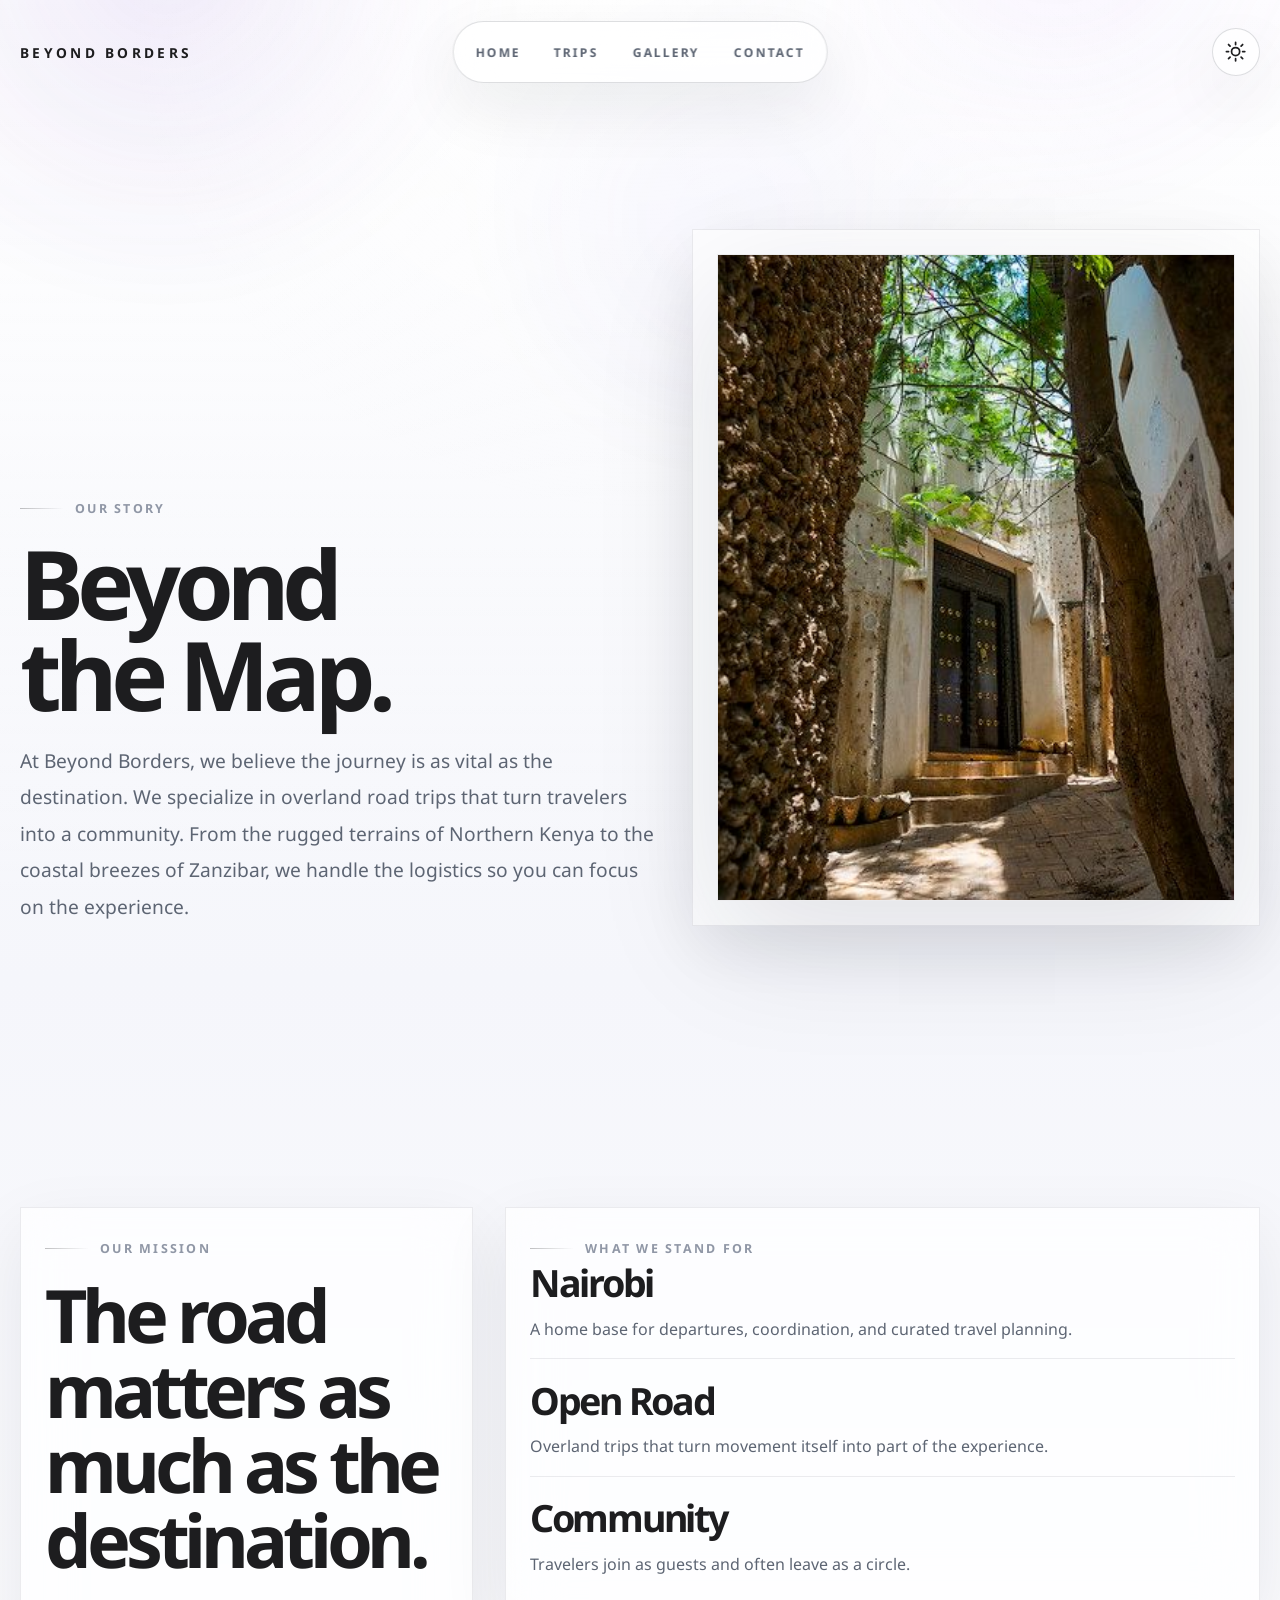
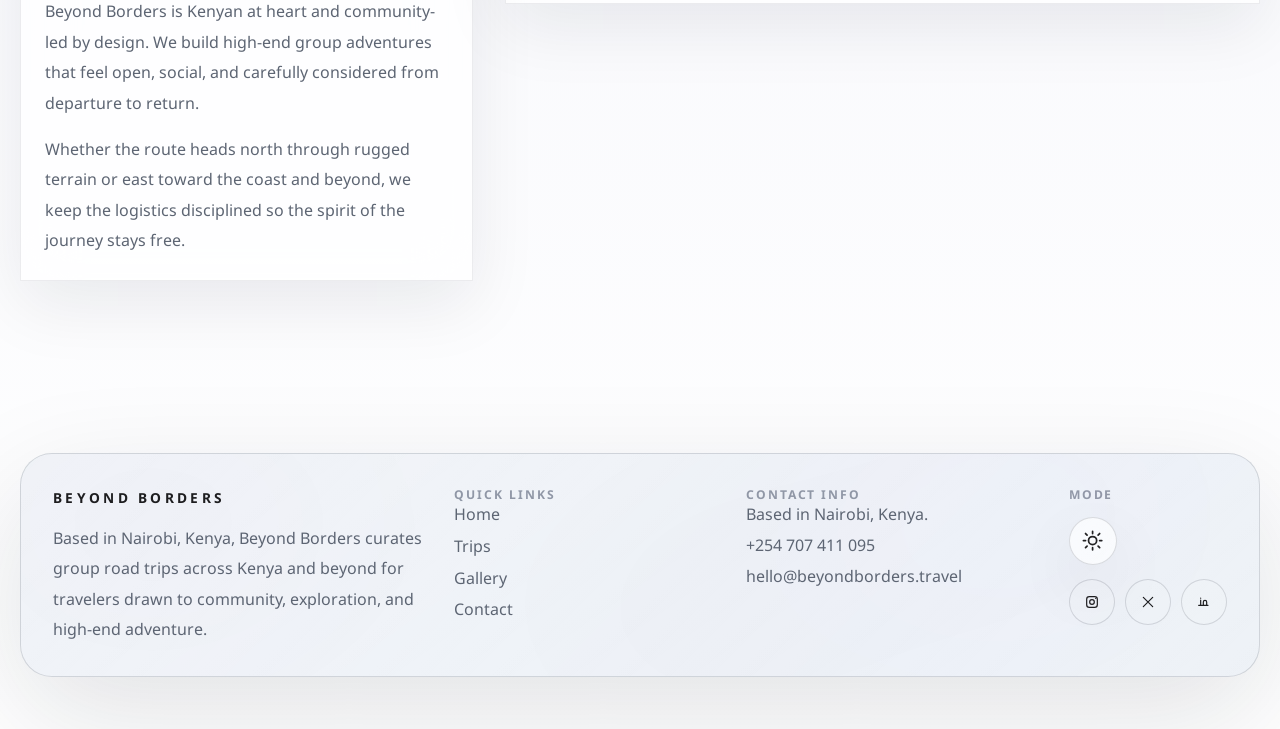
==== frontend/about.html @ f025615a "Build Beyond Borders multipage redesign" ====
<!DOCTYPE html>
<html lang="en">
<head>
    <meta charset="UTF-8">
    <meta name="viewport" content="width=device-width, initial-scale=1.0">
    <meta name="description" content="Learn how Beyond Borders builds curated group road trips across Kenya and beyond, rooted in community, exploration, and high-end overland adventure.">
    <title>Beyond Borders | Our Story</title>
    <link rel="preconnect" href="https://fonts.googleapis.com">
    <link rel="preconnect" href="https://fonts.gstatic.com" crossorigin>
    <link href="https://fonts.googleapis.com/css2?family=Noto+Sans:wght@400;500;700&display=swap" rel="stylesheet">
    <script>
        (function () {
            try {
                var stored = window.localStorage.getItem("bb-theme");
                var theme = stored || (window.matchMedia("(prefers-color-scheme: dark)").matches ? "dark" : "light");
                document.documentElement.setAttribute("data-theme", theme);
            } catch (error) {
                document.documentElement.setAttribute("data-theme", "light");
            }
        })();
    </script>
    <link rel="stylesheet" href="site.css">
</head>
<body data-page="about">
<a class="skip-link" href="#main-content">Skip to content</a>

<header class="site-header">
    <div class="shell masthead">
        <a class="brand" href="index.html">BEYOND BORDERS</a>

        <nav class="nav-dock" aria-label="Primary" data-liquid-nav>
            <div class="nav-blob" aria-hidden="true"></div>
            <div class="nav-links">
                <a class="nav-link" href="index.html">Home</a>
                <a class="nav-link" href="trips.html">Trips</a>
                <a class="nav-link" href="gallery.html">Gallery</a>
                <a class="nav-link" href="contact.html">Contact</a>
            </div>
        </nav>

        <div class="site-tools">
            <button class="theme-toggle" type="button" data-theme-toggle aria-pressed="false" aria-label="Switch to dark mode">
                <span class="sr-only" data-theme-label>Switch to dark mode</span>
                <span class="theme-icon-shell" aria-hidden="true">
                    <svg class="theme-icon theme-icon-sun" viewBox="0 0 24 24" fill="none" stroke-width="1.8">
                        <circle cx="12" cy="12" r="4.2"></circle>
                        <path d="M12 2.5v2.2M12 19.3v2.2M4.7 4.7l1.6 1.6M17.7 17.7l1.6 1.6M2.5 12h2.2M19.3 12h2.2M4.7 19.3l1.6-1.6M17.7 6.3l1.6-1.6" stroke-linecap="round"></path>
                    </svg>
                    <svg class="theme-icon theme-icon-moon" viewBox="0 0 24 24" fill="none" stroke-width="1.8">
                        <path d="M20 15.2A8.4 8.4 0 0 1 8.8 4a8.8 8.8 0 1 0 11.2 11.2Z" stroke-linecap="round" stroke-linejoin="round"></path>
                    </svg>
                </span>
            </button>

            <button class="menu-toggle" type="button" data-menu-toggle aria-expanded="false" aria-controls="mobile-menu" aria-label="Open navigation menu">
                <span class="menu-toggle-box" aria-hidden="true">
                    <span class="menu-toggle-line"></span>
                    <span class="menu-toggle-line"></span>
                    <span class="menu-toggle-line"></span>
                </span>
            </button>
        </div>
    </div>

    <div class="mobile-menu" id="mobile-menu" hidden>
        <div class="mobile-menu-inner">
            <div class="mobile-menu-panel">
                <div class="mobile-menu-top">
                    <a class="brand" href="index.html">BEYOND BORDERS</a>
                    <button class="theme-toggle" type="button" data-theme-toggle aria-pressed="false" aria-label="Switch to dark mode">
                        <span class="sr-only" data-theme-label>Switch to dark mode</span>
                        <span class="theme-icon-shell" aria-hidden="true">
                            <svg class="theme-icon theme-icon-sun" viewBox="0 0 24 24" fill="none" stroke-width="1.8">
                                <circle cx="12" cy="12" r="4.2"></circle>
                                <path d="M12 2.5v2.2M12 19.3v2.2M4.7 4.7l1.6 1.6M17.7 17.7l1.6 1.6M2.5 12h2.2M19.3 12h2.2M4.7 19.3l1.6-1.6M17.7 6.3l1.6-1.6" stroke-linecap="round"></path>
                            </svg>
                            <svg class="theme-icon theme-icon-moon" viewBox="0 0 24 24" fill="none" stroke-width="1.8">
                                <path d="M20 15.2A8.4 8.4 0 0 1 8.8 4a8.8 8.8 0 1 0 11.2 11.2Z" stroke-linecap="round" stroke-linejoin="round"></path>
                            </svg>
                        </span>
                    </button>
                </div>

                <nav class="mobile-nav-links" aria-label="Mobile">
                    <a class="mobile-nav-link" href="index.html">Home</a>
                    <a class="mobile-nav-link" href="trips.html">Trips</a>
                    <a class="mobile-nav-link" href="gallery.html">Gallery</a>
                    <a class="mobile-nav-link" href="contact.html">Contact</a>
                </nav>

                <p class="mobile-menu-note">
                    The Beyond Borders story begins in Nairobi and stretches across Kenya and beyond through curated group adventures on the open road.
                </p>

                <div class="cta-actions">
                    <a class="button primary" href="trips.html">Explore Upcoming Trips</a>
                    <button class="button secondary" type="button" data-menu-close>Close Menu</button>
                </div>
            </div>
        </div>
    </div>
</header>

<main id="main-content">
    <section class="page-hero section">
        <div class="shell page-hero-grid">
            <div class="page-hero-copy">
                <p class="eyebrow" data-reveal="up">Our Story</p>
                <h1 class="page-title" data-reveal="up" style="--delay: 0.06s;">Beyond the Map.</h1>
                <p class="page-lead" data-reveal="up" style="--delay: 0.12s;">
                    At Beyond Borders, we believe the journey is as vital as the destination. We specialize in overland road trips that turn travelers into a community. From the rugged terrains of Northern Kenya to the coastal breezes of Zanzibar, we handle the logistics so you can focus on the experience.
                </p>
            </div>

            <div class="page-hero-panel" data-reveal="right" style="--delay: 0.14s;">
                <figure class="page-hero-image">
                    <img src="Assets/Lamu.jpg" alt="Historic Lamu alleyway with soft daylight and calm material texture" decoding="async" fetchpriority="high">
                </figure>
            </div>
        </div>
    </section>

    <section class="section">
        <div class="shell story-grid">
            <article class="story-panel" data-reveal="left">
                <p class="eyebrow">Our Mission</p>
                <h2 class="section-title">The road matters as much as the destination.</h2>
                <p class="section-copy">
                    Beyond Borders is Kenyan at heart and community-led by design. We build high-end group adventures that feel open, social, and carefully considered from departure to return.
                </p>
                <p class="section-copy">
                    Whether the route heads north through rugged terrain or east toward the coast and beyond, we keep the logistics disciplined so the spirit of the journey stays free.
                </p>
            </article>

            <aside class="stats-panel" data-reveal="right" style="--delay: 0.08s;">
                <p class="eyebrow">What We Stand For</p>
                <div class="stats-stack">
                    <div class="stat-line">
                        <span class="stat-value">Nairobi</span>
                        <span class="stat-copy">A home base for departures, coordination, and curated travel planning.</span>
                    </div>
                    <div class="stat-line">
                        <span class="stat-value">Open Road</span>
                        <span class="stat-copy">Overland trips that turn movement itself into part of the experience.</span>
                    </div>
                    <div class="stat-line">
                        <span class="stat-value">Community</span>
                        <span class="stat-copy">Travelers join as guests and often leave as a circle.</span>
                    </div>
                </div>
            </aside>
        </div>
    </section>
</main>

<footer class="site-footer">
    <div class="shell">
        <div class="footer-card">
            <div class="footer-grid">
                <div class="footer-brand">
                    <a class="brand" href="index.html">BEYOND BORDERS</a>
                    <p class="footer-copy">Based in Nairobi, Kenya, Beyond Borders curates group road trips across Kenya and beyond for travelers drawn to community, exploration, and high-end adventure.</p>
                </div>

                <div class="footer-section">
                    <p class="footer-label">Quick Links</p>
                    <nav class="footer-links" aria-label="Footer quick links">
                        <a href="index.html">Home</a>
                        <a href="trips.html">Trips</a>
                        <a href="gallery.html">Gallery</a>
                        <a href="contact.html">Contact</a>
                    </nav>
                </div>

                <div class="footer-section">
                    <p class="footer-label">Contact Info</p>
                    <div class="footer-contact">
                        <span>Based in Nairobi, Kenya.</span>
                        <a href="tel:+254707411095">+254 707 411 095</a>
                        <a href="mailto:hello@beyondborders.travel">hello@beyondborders.travel</a>
                    </div>
                </div>

                <div class="footer-controls">
                    <p class="footer-label">Mode</p>
                    <button class="footer-toggle" type="button" data-theme-toggle aria-pressed="false" aria-label="Switch to dark mode">
                        <span class="sr-only" data-theme-label>Switch to dark mode</span>
                        <span class="theme-icon-shell" aria-hidden="true">
                            <svg class="theme-icon theme-icon-sun" viewBox="0 0 24 24" fill="none" stroke-width="1.8">
                                <circle cx="12" cy="12" r="4.2"></circle>
                                <path d="M12 2.5v2.2M12 19.3v2.2M4.7 4.7l1.6 1.6M17.7 17.7l1.6 1.6M2.5 12h2.2M19.3 12h2.2M4.7 19.3l1.6-1.6M17.7 6.3l1.6-1.6" stroke-linecap="round"></path>
                            </svg>
                            <svg class="theme-icon theme-icon-moon" viewBox="0 0 24 24" fill="none" stroke-width="1.8">
                                <path d="M20 15.2A8.4 8.4 0 0 1 8.8 4a8.8 8.8 0 1 0 11.2 11.2Z" stroke-linecap="round" stroke-linejoin="round"></path>
                            </svg>
                        </span>
                    </button>

                    <div class="social-links" aria-label="Social links">
                        <a class="social-link" href="https://www.instagram.com/" aria-label="Instagram">
                            <svg viewBox="0 0 24 24" fill="none" stroke-width="1.8">
                                <rect x="4" y="4" width="16" height="16" rx="4"></rect>
                                <circle cx="12" cy="12" r="3.5"></circle>
                                <path d="M17.5 6.5h.01" stroke-linecap="round"></path>
                            </svg>
                        </a>
                        <a class="social-link" href="https://x.com/" aria-label="X">
                            <svg viewBox="0 0 24 24" fill="none" stroke-width="1.8">
                                <path d="M5 5l14 14M19 5L5 19" stroke-linecap="round"></path>
                            </svg>
                        </a>
                        <a class="social-link" href="https://www.linkedin.com/" aria-label="LinkedIn">
                            <svg viewBox="0 0 24 24" fill="none" stroke-width="1.8">
                                <path d="M7 9v8M7 6.2v.1M11 17v-5a2.5 2.5 0 0 1 5 0v5M4 17h14" stroke-linecap="round" stroke-linejoin="round"></path>
                            </svg>
                        </a>
                    </div>
                </div>
            </div>
        </div>
    </div>
</footer>

<script src="site.js"></script>
</body>
</html>
---- frontend/site.css ----
:root {
    --bg-primary: #ffffff;
    --bg-secondary: #f5f6fb;
    --bg-tertiary: #eef1f7;
    --surface: rgba(255, 255, 255, 0.72);
    --surface-strong: rgba(255, 255, 255, 0.9);
    --surface-soft: rgba(255, 255, 255, 0.56);
    --text-main: #1d1d1f;
    --text-secondary: #5d6573;
    --text-muted: #9097a6;
    --line: rgba(17, 24, 39, 0.08);
    --line-strong: rgba(17, 24, 39, 0.14);
    --accent-purple: #6e40c9;
    --accent-amethyst: #a371f7;
    --accent-indigo: #4f46e5;
    --accent-glow: rgba(110, 64, 201, 0.16);
    --accent-glow-strong: rgba(110, 64, 201, 0.34);
    --shadow-soft: 0 24px 64px rgba(16, 24, 40, 0.08);
    --shadow-strong: 0 40px 120px rgba(16, 24, 40, 0.12);
    --footer-base: #edf1f7;
    --footer-ink: #5d6573;
    --footer-slate: #232733;
    --modal-overlay: rgba(11, 14, 20, 0.34);
    --nav-shell: rgba(255, 255, 255, 0.7);
    --liquid-opacity: 0.1;
    --container: min(1240px, calc(100% - 2rem));
    --section-space: clamp(6rem, 11vw, 10rem);
    --hero-ease: cubic-bezier(0.2, 0.8, 0.2, 1);
}

html[data-theme="dark"] {
    --bg-primary: #040507;
    --bg-secondary: #0a0c10;
    --bg-tertiary: #0f1218;
    --surface: rgba(10, 13, 18, 0.72);
    --surface-strong: rgba(12, 15, 20, 0.9);
    --surface-soft: rgba(9, 12, 18, 0.6);
    --text-main: #f5f5f7;
    --text-secondary: rgba(245, 245, 247, 0.76);
    --text-muted: rgba(245, 245, 247, 0.48);
    --line: rgba(255, 255, 255, 0.08);
    --line-strong: rgba(255, 255, 255, 0.14);
    --accent-purple: #8d63ff;
    --accent-amethyst: #c4a7ff;
    --accent-indigo: #7a6af8;
    --accent-glow: rgba(141, 99, 255, 0.22);
    --accent-glow-strong: rgba(141, 99, 255, 0.42);
    --shadow-soft: 0 24px 64px rgba(0, 0, 0, 0.24);
    --shadow-strong: 0 40px 120px rgba(0, 0, 0, 0.34);
    --footer-base: #090b11;
    --footer-ink: rgba(245, 245, 247, 0.62);
    --footer-slate: #1a1f29;
    --modal-overlay: rgba(2, 4, 8, 0.54);
    --nav-shell: rgba(12, 14, 18, 0.74);
    --liquid-opacity: 0.2;
}

*,
*::before,
*::after {
    box-sizing: border-box;
    margin: 0;
    padding: 0;
}

html {
    scroll-behavior: auto;
    color-scheme: light;
}

html[data-theme="dark"] {
    color-scheme: dark;
}

body {
    min-height: 100vh;
    overflow-x: hidden;
    font-family: "Noto Sans", -apple-system, BlinkMacSystemFont, sans-serif;
    -webkit-font-smoothing: antialiased;
    text-rendering: optimizeLegibility;
    color: var(--text-main);
    background:
        linear-gradient(180deg, var(--bg-primary) 0%, var(--bg-secondary) 42%, var(--bg-primary) 100%);
}

body::before {
    content: "";
    position: fixed;
    inset: -20% -8% auto;
    z-index: -2;
    height: 48rem;
    background:
        radial-gradient(circle at 18% 18%, rgba(110, 64, 201, 0.16), transparent 24%),
        radial-gradient(circle at 78% 12%, rgba(163, 113, 247, 0.12), transparent 22%),
        radial-gradient(circle at 56% 52%, rgba(79, 70, 229, 0.08), transparent 28%);
    filter: blur(56px);
    opacity: 0.84;
    animation: washDrift 20s ease-in-out infinite alternate;
    pointer-events: none;
    transition: opacity 0.8s var(--hero-ease);
    will-change: transform, opacity;
}

body::after {
    content: "";
    position: fixed;
    inset: 0;
    z-index: -1;
    background:
        linear-gradient(180deg, rgba(255, 255, 255, 0.18), rgba(255, 255, 255, 0)),
        radial-gradient(circle at top, rgba(255, 255, 255, 0.44), transparent 46%);
    opacity: 1;
    pointer-events: none;
    transition: opacity 0.8s var(--hero-ease);
    will-change: opacity;
}

html[data-theme="dark"] body::after {
    background:
        linear-gradient(180deg, rgba(255, 255, 255, 0.03), rgba(255, 255, 255, 0)),
        radial-gradient(circle at top, rgba(141, 99, 255, 0.05), transparent 48%);
}

body.is-motion-sequenced::before,
body.is-motion-sequenced::after {
    opacity: 0;
}

body.is-motion-sequenced::before {
    animation-play-state: paused;
}

body.is-motion-sequenced.is-loaded::before {
    opacity: 0.84;
    animation-play-state: running;
}

body.is-motion-sequenced.is-loaded::after {
    opacity: 1;
}

img {
    display: block;
    width: 100%;
    height: auto;
}

a {
    color: inherit;
    text-decoration: none;
}

button,
input,
select,
textarea {
    font: inherit;
}

button {
    border: 0;
    background: none;
    color: inherit;
}

.shell {
    width: var(--container);
    margin: 0 auto;
}

.skip-link {
    position: absolute;
    top: -4rem;
    left: 1rem;
    z-index: 100;
    padding: 0.85rem 1.1rem;
    border-radius: 999px;
    background: var(--accent-purple);
    color: #ffffff;
    transition: top 180ms ease;
}

.skip-link:focus {
    top: 1rem;
}

.site-header {
    position: sticky;
    top: 0;
    z-index: 50;
    padding: 1rem 0 0;
}

.masthead {
    position: relative;
    display: flex;
    align-items: center;
    justify-content: space-between;
    gap: 1rem;
    min-height: 4.5rem;
}

.brand {
    display: inline-flex;
    align-items: center;
    font-size: 0.86rem;
    font-weight: 700;
    letter-spacing: 0.24em;
    text-transform: uppercase;
    color: var(--text-main);
    white-space: nowrap;
}

.nav-dock,
.mobile-menu-panel,
.theme-toggle,
.menu-toggle,
.footer-toggle {
    border: 1px solid var(--line-strong);
    background: var(--nav-shell);
    box-shadow: var(--shadow-soft);
    backdrop-filter: blur(24px) saturate(160%);
}

.nav-dock {
    position: absolute;
    left: 50%;
    transform: translateX(-50%);
    display: inline-flex;
    align-items: center;
    justify-content: center;
    padding: 0.38rem;
    border-radius: 999px;
}

.nav-links {
    position: relative;
    z-index: 2;
    display: flex;
    align-items: center;
    justify-content: center;
    gap: 0.1rem;
}

.nav-link {
    position: relative;
    z-index: 2;
    display: inline-flex;
    align-items: center;
    justify-content: center;
    min-height: 3rem;
    padding: 0.9rem 1rem;
    border-radius: 999px;
    color: var(--text-secondary);
    font-size: 0.76rem;
    font-weight: 700;
    letter-spacing: 0.16em;
    text-transform: uppercase;
    transition: color 180ms ease;
}

.nav-link:hover,
.nav-link:focus-visible,
.nav-link.is-active {
    color: var(--text-main);
    outline: none;
}

.nav-link[aria-current="page"] {
    color: var(--text-main);
}

.nav-blob {
    --blob-x: 0px;
    --blob-y: 0px;
    --blob-w: 0px;
    --blob-h: 0px;
    --blob-opacity: 0;
    --blob-scale-x: 1;
    --blob-scale-y: 1;
    --blob-tilt: 0deg;
    position: absolute;
    top: 0;
    left: 0;
    width: var(--blob-w);
    height: var(--blob-h);
    opacity: var(--blob-opacity);
    transform: translate3d(var(--blob-x), var(--blob-y), 0) scale(var(--blob-scale-x), var(--blob-scale-y)) rotate(var(--blob-tilt));
    transform-origin: center;
    pointer-events: none;
    z-index: 1;
    will-change: transform, opacity, width, height;
}

.nav-blob::before,
.nav-blob::after {
    content: "";
    position: absolute;
    inset: 0;
    border-radius: 58% 42% 61% 39% / 42% 52% 48% 58%;
}

.nav-blob::before {
    background:
        radial-gradient(circle at 26% 24%, rgba(255, 255, 255, 0.72), transparent 30%),
        linear-gradient(135deg, rgba(110, 64, 201, 0.96), rgba(163, 113, 247, 0.94));
    box-shadow:
        0 16px 32px rgba(110, 64, 201, 0.22),
        inset 0 1px 0 rgba(255, 255, 255, 0.32);
    animation: blobMorph 9s ease-in-out infinite;
}

.nav-blob::after {
    inset: -14%;
    background:
        radial-gradient(circle at 48% 48%, rgba(141, 99, 255, 0.34), transparent 58%),
        radial-gradient(circle at 30% 24%, rgba(255, 255, 255, 0.2), transparent 44%);
    filter: blur(16px);
    opacity: 0.72;
    animation: blobMorph 12s ease-in-out infinite reverse;
}

.site-tools {
    display: flex;
    align-items: center;
    gap: 0.75rem;
}

.theme-toggle,
.footer-toggle {
    display: inline-flex;
    align-items: center;
    justify-content: center;
    gap: 0;
    min-height: 3rem;
    width: 3rem;
    height: 3rem;
    padding: 0;
    border-radius: 999px;
    cursor: pointer;
    transition: transform 180ms ease, border-color 180ms ease;
}

.theme-toggle:hover,
.theme-toggle:focus-visible,
.footer-toggle:hover,
.footer-toggle:focus-visible,
.menu-toggle:hover,
.menu-toggle:focus-visible {
    transform: translateY(-1px);
    border-color: rgba(110, 64, 201, 0.26);
    outline: none;
}

.theme-icon-shell {
    position: relative;
    display: inline-flex;
    align-items: center;
    justify-content: center;
    width: 1.45rem;
    height: 1.45rem;
    color: var(--text-main);
    transition: transform 560ms var(--hero-ease);
}

.theme-icon {
    align-items: center;
    justify-content: center;
    position: absolute;
    inset: 0;
    width: 100%;
    height: 100%;
    stroke: currentColor;
    transition: opacity 220ms ease, transform 220ms ease;
}

.theme-icon-moon {
    opacity: 0;
    transform: scale(0.7);
}

html[data-theme="dark"] .theme-icon-sun {
    opacity: 0;
    transform: scale(0.7);
}

html[data-theme="dark"] .theme-icon-moon {
    opacity: 1;
    transform: scale(1);
}

.theme-toggle.is-spinning .theme-icon-shell,
.footer-toggle.is-spinning .theme-icon-shell {
    transform: rotate(360deg);
}

.menu-toggle {
    display: none;
    align-items: center;
    justify-content: center;
    width: 3rem;
    height: 3rem;
    border-radius: 50%;
    cursor: pointer;
}

.menu-toggle-box {
    position: relative;
    width: 1.1rem;
    height: 0.9rem;
}

.menu-toggle-line {
    position: absolute;
    left: 0;
    width: 100%;
    height: 2px;
    border-radius: 999px;
    background: var(--text-main);
    transition: transform 180ms ease, top 180ms ease, opacity 180ms ease;
}

.menu-toggle-line:nth-child(1) {
    top: 0;
}

.menu-toggle-line:nth-child(2) {
    top: calc(50% - 1px);
}

.menu-toggle-line:nth-child(3) {
    top: calc(100% - 2px);
}

body.menu-open .menu-toggle-line:nth-child(1) {
    top: calc(50% - 1px);
    transform: rotate(45deg);
}

body.menu-open .menu-toggle-line:nth-child(2) {
    opacity: 0;
}

body.menu-open .menu-toggle-line:nth-child(3) {
    top: calc(50% - 1px);
    transform: rotate(-45deg);
}

.mobile-menu[hidden] {
    display: none;
}

.mobile-menu {
    position: fixed;
    inset: 0;
    z-index: 45;
    opacity: 0;
    pointer-events: none;
    transition: opacity 220ms ease;
}

.mobile-menu::before {
    content: "";
    position: absolute;
    inset: 0;
    background:
        radial-gradient(circle at 14% 20%, rgba(110, 64, 201, 0.24), transparent 26%),
        radial-gradient(circle at 82% 14%, rgba(163, 113, 247, 0.18), transparent 24%),
        radial-gradient(circle at 54% 72%, rgba(79, 70, 229, 0.16), transparent 28%),
        rgba(10, 11, 17, 0.86);
    filter: blur(0);
    animation: washDrift 16s ease-in-out infinite alternate;
}

.mobile-menu-inner {
    position: relative;
    display: grid;
    place-items: center;
    min-height: 100%;
    padding: 5rem 1rem 2rem;
}

.mobile-menu-panel {
    width: min(100%, 30rem);
    padding: 1.25rem;
    border-radius: 2rem;
}

.mobile-menu-top {
    display: flex;
    align-items: center;
    justify-content: space-between;
    gap: 1rem;
}

.mobile-nav-links {
    display: grid;
    gap: 0.35rem;
    margin-top: 2rem;
}

.mobile-nav-link {
    display: block;
    padding: 1rem 1.1rem;
    border-radius: 1.4rem;
    color: #ffffff;
    font-size: clamp(1.2rem, 5vw, 1.7rem);
    font-weight: 700;
    letter-spacing: -0.03em;
}

.mobile-nav-link.is-active,
.mobile-nav-link:hover,
.mobile-nav-link:focus-visible {
    background: rgba(255, 255, 255, 0.08);
    outline: none;
}

.mobile-menu-note {
    margin-top: 1.75rem;
    color: rgba(255, 255, 255, 0.68);
    line-height: 1.8;
}

body.menu-open {
    overflow: hidden;
}

body.menu-open .mobile-menu {
    opacity: 1;
    pointer-events: auto;
}

.featured-modal[hidden] {
    display: none;
}

.featured-modal {
    position: fixed;
    inset: 0;
    z-index: 70;
    display: grid;
    place-items: center;
    padding: 1rem;
    opacity: 0;
    transition: opacity 320ms var(--hero-ease);
    will-change: opacity;
}

.featured-modal.is-visible {
    opacity: 1;
}

.featured-modal::before {
    content: "";
    position: absolute;
    inset: 0;
    background: var(--modal-overlay);
    backdrop-filter: blur(10px);
}

.featured-modal-card {
    position: relative;
    z-index: 1;
    width: min(100%, 34rem);
    overflow: hidden;
    border: 1px solid var(--line-strong);
    border-radius: 16px;
    background: var(--surface-strong);
    box-shadow: var(--shadow-strong);
    backdrop-filter: blur(26px) saturate(170%);
    opacity: 0;
    transform: scale(0.9);
    transition:
        opacity 320ms var(--hero-ease),
        transform 320ms var(--hero-ease);
    will-change: transform, opacity;
}

.featured-modal.is-visible .featured-modal-card {
    opacity: 1;
    transform: scale(1);
    animation: modalSpringIn 1.05s var(--hero-ease) both;
}

.featured-modal-card::before {
    content: "";
    position: absolute;
    inset: auto -10% -35% 12%;
    height: 12rem;
    background: radial-gradient(circle, var(--accent-glow-strong), transparent 68%);
    filter: blur(26px);
    pointer-events: none;
}

.featured-modal-visual {
    position: relative;
    min-height: 15rem;
    overflow: hidden;
}

.featured-modal-visual img {
    width: 100%;
    height: 100%;
    object-fit: cover;
    object-position: center 18%;
    aspect-ratio: 16 / 10;
    transform: scale(1.02);
}

.featured-modal-visual::after {
    content: "";
    position: absolute;
    inset: 0;
    background:
        linear-gradient(180deg, rgba(12, 12, 18, 0.08) 0%, rgba(12, 12, 18, 0.58) 100%);
}

.featured-modal-copy {
    position: absolute;
    left: 1.35rem;
    right: 1.35rem;
    bottom: 1.25rem;
    z-index: 1;
    color: #ffffff;
}

.featured-modal-copy strong {
    display: block;
    font-size: 1.7rem;
    font-weight: 700;
    letter-spacing: -0.05em;
}

.featured-modal-copy span {
    display: block;
    margin-top: 0.35rem;
    color: rgba(255, 255, 255, 0.84);
    line-height: 1.7;
}

.featured-modal-body {
    padding: 1.35rem;
}

.featured-modal-meta {
    color: var(--text-muted);
    font-size: 0.75rem;
    font-weight: 700;
    letter-spacing: 0.18em;
    text-transform: uppercase;
}

.featured-modal-title {
    margin-top: 0.7rem;
    font-size: clamp(1.6rem, 4vw, 2.2rem);
    font-weight: 700;
    letter-spacing: -0.05em;
    line-height: 1.02;
}

.featured-modal-text {
    margin-top: 0.8rem;
    color: var(--text-secondary);
    line-height: 1.8;
}

.featured-modal-actions {
    display: flex;
    flex-wrap: wrap;
    gap: 0.8rem;
    margin-top: 1.2rem;
}

.modal-close {
    position: absolute;
    top: 0.9rem;
    right: 0.9rem;
    z-index: 2;
    display: inline-flex;
    align-items: center;
    justify-content: center;
    width: 2.35rem;
    height: 2.35rem;
    border-radius: 999px;
    border: 1px solid rgba(255, 255, 255, 0.18);
    background: rgba(8, 10, 16, 0.2);
    color: #ffffff;
    opacity: 0;
    transition: opacity 180ms ease, transform 180ms ease, border-color 180ms ease;
}

.modal-close svg {
    width: 0.95rem;
    height: 0.95rem;
    stroke: currentColor;
}

.featured-modal-card:hover .modal-close,
.featured-modal-card:focus-within .modal-close {
    opacity: 1;
}

.modal-close:hover,
.modal-close:focus-visible {
    transform: translateY(-1px);
    border-color: rgba(255, 255, 255, 0.38);
    outline: none;
}

@media (hover: none) {
    .modal-close {
        opacity: 1;
    }
}

.glow-button {
    position: relative;
    overflow: hidden;
    box-shadow:
        0 0 0 1px rgba(255, 255, 255, 0.08) inset,
        0 18px 38px rgba(110, 64, 201, 0.28);
    animation: purplePulse 3.4s ease-in-out infinite;
}

.glow-button::before {
    content: "";
    position: absolute;
    inset: -40%;
    background: radial-gradient(circle, rgba(255, 255, 255, 0.18), transparent 46%);
    opacity: 0.72;
    animation: glowOrbit 4.8s linear infinite;
}

.glow-button > span {
    position: relative;
    z-index: 1;
}

.modal-open {
    overflow: hidden;
}

.hero-home,
.page-hero {
    padding-top: clamp(4rem, 8vw, 7rem);
}

.hero-copy,
.page-hero-copy,
.section-copy-block {
    max-width: 42rem;
}

.eyebrow {
    display: inline-flex;
    align-items: center;
    gap: 0.7rem;
    color: var(--text-muted);
    font-size: 0.78rem;
    font-weight: 700;
    letter-spacing: 0.18em;
    text-transform: uppercase;
}

.eyebrow::before {
    content: "";
    width: 2.75rem;
    height: 1px;
    background: linear-gradient(90deg, rgba(29, 29, 31, 0.28), rgba(29, 29, 31, 0));
}

html[data-theme="dark"] .eyebrow::before {
    background: linear-gradient(90deg, rgba(245, 245, 247, 0.22), rgba(245, 245, 247, 0));
}

.hero-title,
.page-title,
.section-title,
.cta-title {
    margin-top: 1.25rem;
    font-weight: 700;
    letter-spacing: -0.07em;
    line-height: 0.95;
    text-wrap: balance;
}

.hero-title {
    font-size: clamp(4rem, 11vw, 8.5rem);
    max-width: 12ch;
}

.page-title {
    font-size: clamp(3rem, 9vw, 6rem);
    max-width: 11ch;
}

.section-title,
.cta-title {
    font-size: clamp(2.3rem, 6vw, 4.6rem);
}

.hero-home .hero-title,
.hero-home .hero-copy {
    text-align: center;
    margin-left: auto;
    margin-right: auto;
}

.page-hero-copy,
.page-title {
    text-align: left;
    margin-left: 0;
    margin-right: 0;
}

.hero-lead,
.page-lead,
.section-copy,
.card-copy,
.footer-copy,
.info-list li,
.stat-copy,
.callout-copy {
    color: var(--text-secondary);
    line-height: 1.9;
}

.hero-lead,
.page-lead {
    width: min(100%, 46rem);
    margin: 1.5rem auto 0;
    font-size: clamp(1.05rem, 2vw, 1.2rem);
}

.button-row {
    display: flex;
    flex-wrap: wrap;
    align-items: center;
    justify-content: center;
    gap: 0.85rem;
    margin-top: 2rem;
}

body[data-page="home"] .hero-copy .eyebrow,
body[data-page="home"] .hero-copy .hero-title,
body[data-page="home"] .hero-copy .hero-lead,
body[data-page="home"] .hero-copy .button-row {
    will-change: transform, opacity;
}

body[data-page="home"].is-motion-sequenced:not(.is-hero-ready) .hero-copy .eyebrow,
body[data-page="home"].is-motion-sequenced:not(.is-hero-ready) .hero-copy .hero-title,
body[data-page="home"].is-motion-sequenced:not(.is-hero-ready) .hero-copy .hero-lead,
body[data-page="home"].is-motion-sequenced:not(.is-hero-ready) .hero-copy .button-row {
    opacity: 0 !important;
    transform: translate3d(0, 20px, 0) !important;
}

body[data-page="home"].is-motion-sequenced.is-hero-ready .hero-copy .eyebrow {
    animation: heroTextIn 1.2s var(--hero-ease) 0.08s both;
}

body[data-page="home"].is-motion-sequenced.is-hero-ready .hero-copy .hero-title {
    animation: heroTextIn 1.2s var(--hero-ease) 0.16s both;
}

body[data-page="home"].is-motion-sequenced.is-hero-ready .hero-copy .hero-lead {
    animation: heroTextIn 1.2s var(--hero-ease) 0.24s both;
}

body[data-page="home"].is-motion-sequenced.is-hero-ready .hero-copy .button-row {
    animation: heroTextIn 1.2s var(--hero-ease) 0.32s both;
}

.button {
    display: inline-flex;
    align-items: center;
    justify-content: center;
    min-height: 3.4rem;
    padding: 0.95rem 1.45rem;
    border: 1px solid transparent;
    border-radius: 999px;
    font-size: 0.76rem;
    font-weight: 700;
    letter-spacing: 0.16em;
    text-transform: uppercase;
    transition: transform 180ms ease, box-shadow 180ms ease, border-color 180ms ease, background-color 180ms ease;
}

.button:hover,
.button:focus-visible {
    transform: translateY(-1px);
    outline: none;
}

.button.primary {
    color: #ffffff;
    background: linear-gradient(135deg, var(--accent-purple), var(--accent-amethyst));
    box-shadow: 0 18px 36px rgba(110, 64, 201, 0.22);
}

.button.secondary {
    color: var(--text-main);
    border-color: var(--line-strong);
    background: var(--surface);
}

.button.secondary:hover,
.button.secondary:focus-visible {
    border-color: rgba(110, 64, 201, 0.28);
}

.hero-media {
    display: grid;
    gap: 1rem;
    margin-top: clamp(3rem, 6vw, 5rem);
    perspective: 1000px;
}

.media-stack {
    display: grid;
    gap: 1rem;
}

.media-frame,
.glass-card,
.route-card,
.feature-card,
.story-panel,
.stats-panel,
.cta-panel,
.list-panel,
.page-hero-panel {
    border: 1px solid var(--line);
    background: var(--surface);
    box-shadow: var(--shadow-soft);
    backdrop-filter: blur(26px) saturate(160%);
}

.media-frame {
    position: relative;
    overflow: hidden;
    border-radius: 24px;
}

.media-frame img {
    height: 100%;
    object-fit: cover;
}

.fold-card {
    isolation: isolate;
    transform-style: preserve-3d;
    will-change: transform, opacity;
    transition:
        transform 680ms var(--hero-ease),
        box-shadow 320ms ease;
}

.fold-card::before,
.fold-card::after {
    content: "";
    position: absolute;
    inset: 0;
    pointer-events: none;
    transition: transform 680ms var(--hero-ease), opacity 320ms ease;
}

.fold-card::before {
    background:
        linear-gradient(120deg, rgba(255, 255, 255, 0.24), transparent 38%),
        linear-gradient(180deg, rgba(9, 12, 18, 0.02), rgba(9, 12, 18, 0.26));
    mix-blend-mode: screen;
    opacity: 0.75;
}

.fold-card::after {
    background:
        linear-gradient(90deg, rgba(255, 255, 255, 0.18), rgba(255, 255, 255, 0)),
        linear-gradient(180deg, rgba(110, 64, 201, 0.16), rgba(9, 12, 18, 0));
    opacity: 0.55;
}

.fold-left {
    animation: foldFloatLeft 11s ease-in-out infinite alternate;
}

.fold-left::after {
    clip-path: polygon(0 0, 34% 0, 54% 50%, 34% 100%, 0 100%);
    transform-origin: left center;
    transform: translateZ(24px) rotateY(26deg);
}

.fold-right {
    animation: foldFloatRight 12.5s ease-in-out infinite alternate;
}

.fold-right::after {
    clip-path: polygon(66% 0, 100% 0, 100% 100%, 66% 100%, 46% 50%);
    transform-origin: right center;
    transform: translateZ(24px) rotateY(-26deg);
}

.secondary-fold {
    animation-duration: 14s;
}

body[data-page="home"].is-motion-sequenced:not(.is-hero-ready) .hero-media .fold-card {
    opacity: 0;
    animation: none !important;
}

body[data-page="home"].is-motion-sequenced:not(.is-hero-ready) .hero-media .fold-left {
    transform: translate3d(-84px, 0, 0) rotateY(-28deg) rotateX(6deg) !important;
}

body[data-page="home"].is-motion-sequenced:not(.is-hero-ready) .hero-media .fold-right {
    transform: translate3d(84px, 0, 0) rotateY(28deg) rotateX(6deg) !important;
}

body[data-page="home"].is-motion-sequenced.is-hero-ready .hero-media .fold-left {
    animation:
        heroFoldInLeft 1.2s var(--hero-ease) 0.12s both,
        foldFloatLeft 11s ease-in-out 1.32s infinite alternate;
}

body[data-page="home"].is-motion-sequenced.is-hero-ready .hero-media .secondary-fold {
    animation:
        heroFoldInLeft 1.2s var(--hero-ease) 0.22s both,
        foldFloatLeft 14s ease-in-out 1.42s infinite alternate;
}

body[data-page="home"].is-motion-sequenced.is-hero-ready .hero-media .fold-right {
    animation:
        heroFoldInRight 1.2s var(--hero-ease) 0.18s both,
        foldFloatRight 12.5s ease-in-out 1.38s infinite alternate;
}

.fold-card:hover,
.fold-card:focus-within {
    transform: translate3d(0, -10px, 18px) rotateX(0deg) rotateY(0deg) scale(1.02);
    box-shadow: 0 34px 80px rgba(16, 24, 40, 0.18);
}

.fold-card:hover::after,
.fold-card:focus-within::after {
    opacity: 0.24;
    transform: translateZ(28px) rotateY(4deg);
}

.fold-right:hover::after,
.fold-right:focus-within::after {
    transform: translateZ(28px) rotateY(-4deg);
}

.media-frame.wide img {
    aspect-ratio: 16 / 10;
}

.media-frame.square img {
    aspect-ratio: 1 / 1;
}

.media-frame.tall img {
    aspect-ratio: 4 / 5;
}

.figure-copy {
    position: absolute;
    left: 1.2rem;
    right: 1.2rem;
    bottom: 1.2rem;
    color: #ffffff;
}

.figure-copy strong {
    display: block;
    font-size: 1rem;
    font-weight: 700;
    letter-spacing: -0.03em;
}

.figure-copy span {
    display: block;
    margin-top: 0.35rem;
    color: rgba(255, 255, 255, 0.8);
    line-height: 1.7;
}

.section {
    padding: var(--section-space) 0;
}

.section-grid,
.editorial-grid,
.page-hero-grid,
.footer-grid,
.cta-grid,
.story-grid {
    display: grid;
    gap: 1.25rem;
}

.section-copy-block {
    max-width: 36rem;
}

.section-copy {
    margin-top: 1.2rem;
}

.card-grid {
    display: grid;
    gap: 1rem;
    margin-top: 2rem;
}

.glass-card,
.route-card,
.feature-card,
.story-panel,
.stats-panel,
.cta-panel,
.list-panel,
.page-hero-panel {
    padding: 1.5rem;
}

.card-kicker,
.card-meta,
.stat-label,
.footer-label {
    color: var(--text-muted);
    font-size: 0.76rem;
    font-weight: 700;
    letter-spacing: 0.16em;
    text-transform: uppercase;
}

.card-title {
    margin-top: 0.7rem;
    font-size: 1.5rem;
    font-weight: 700;
    letter-spacing: -0.05em;
    line-height: 1.08;
}

.card-copy {
    margin-top: 0.85rem;
}

.pill-row {
    display: flex;
    flex-wrap: wrap;
    gap: 0.55rem;
    margin-top: 1rem;
    list-style: none;
}

.pill-row li,
.stat-chip {
    padding: 0.55rem 0.8rem;
    border: 1px solid var(--line);
    border-radius: 999px;
    background: var(--surface-soft);
    color: var(--text-muted);
    font-size: 0.74rem;
    font-weight: 700;
    letter-spacing: 0.12em;
    text-transform: uppercase;
}

.icon-grid {
    display: grid;
    gap: 1rem;
    margin-top: 2rem;
}

.icon-card {
    padding: 1.45rem;
}

.icon-shell {
    display: inline-grid;
    place-items: center;
    width: 3rem;
    height: 3rem;
    border: 1px solid var(--line);
    background: var(--surface-soft);
}

.icon-shell svg {
    width: 1.45rem;
    height: 1.45rem;
    stroke: var(--text-main);
}

.icon-card h3 {
    margin-top: 1rem;
    font-size: 1.08rem;
    letter-spacing: -0.03em;
}

.icon-card p {
    margin-top: 0.65rem;
    color: var(--text-secondary);
    line-height: 1.85;
}

.story-panel h2,
.cta-title,
.page-hero-panel h2,
.stats-panel h2 {
    line-height: 1.02;
}

.story-panel p + p,
.page-hero-panel p + p,
.list-panel p + p {
    margin-top: 1rem;
}

.stats-stack {
    display: grid;
    gap: 0.9rem;
}

.stat-line {
    padding-top: 0.95rem;
    border-top: 1px solid var(--line);
}

.stat-line:first-child {
    padding-top: 0;
    border-top: 0;
}

.stat-value {
    display: block;
    font-size: 2.35rem;
    font-weight: 700;
    letter-spacing: -0.06em;
}

.stat-copy {
    display: block;
    margin-top: 0.35rem;
}

.info-list {
    display: grid;
    gap: 0.8rem;
    margin-top: 1rem;
    list-style: none;
}

.info-list li {
    position: relative;
    padding-left: 1.2rem;
}

.info-list li::before {
    content: "";
    position: absolute;
    top: 0.78rem;
    left: 0;
    width: 0.42rem;
    height: 0.42rem;
    border-radius: 50%;
    background: var(--text-muted);
}

.route-grid,
.process-grid {
    display: grid;
    gap: 1rem;
    margin-top: 2rem;
}

.gallery-grid {
    display: grid;
    gap: 1rem;
    margin-top: 2rem;
}

.gallery-grid.gallery-masonry {
    display: block;
    columns: 1;
    column-gap: 1rem;
}

.gallery-card {
    overflow: hidden;
    border-radius: 16px;
    break-inside: avoid;
    margin-bottom: 1rem;
    transition: transform 260ms ease, box-shadow 260ms ease;
    will-change: transform, opacity;
}

.gallery-card img {
    aspect-ratio: 4 / 3;
    object-fit: cover;
}

.gallery-grid.gallery-masonry .gallery-card:nth-child(3n + 1) img {
    aspect-ratio: 16 / 11;
}

.gallery-grid.gallery-masonry .gallery-card:nth-child(3n + 2) img {
    aspect-ratio: 4 / 5;
}

.gallery-grid.gallery-masonry .gallery-card:nth-child(3n) img {
    aspect-ratio: 3 / 4;
}

.gallery-card:hover,
.gallery-card:focus-within {
    transform: translateY(-8px);
    box-shadow: 0 32px 80px rgba(16, 24, 40, 0.12);
}

.gallery-card .card-copy {
    padding: 1.25rem 1.25rem 1.35rem;
    margin-top: 0;
}

.gallery-card .card-copy strong {
    display: block;
    color: var(--text-main);
    font-size: 1.15rem;
    font-weight: 700;
    letter-spacing: -0.03em;
}

.gallery-card .card-copy span {
    display: block;
    margin-top: 0.55rem;
    color: var(--text-secondary);
    line-height: 1.75;
}

.contact-grid {
    display: grid;
    gap: 1rem;
    margin-top: 2rem;
}

.contact-card {
    padding: 1.5rem;
}

.contact-row {
    display: flex;
    flex-wrap: wrap;
    gap: 0.8rem;
    margin-top: 1rem;
}

.contact-form-layout {
    display: grid;
    gap: 1.5rem;
    align-items: start;
}

.contact-form-intro {
    display: grid;
    gap: 1.2rem;
}

.contact-form-aside {
    margin-top: 0.2rem;
}

.contact-form-shell {
    position: relative;
    overflow: hidden;
    padding: 1.75rem;
    border: 1px solid var(--line-strong);
    border-radius: 24px;
    background:
        linear-gradient(180deg, rgba(255, 255, 255, 0.22), rgba(255, 255, 255, 0.08)),
        var(--surface);
    box-shadow: var(--shadow-strong);
    backdrop-filter: blur(20px) saturate(180%);
    will-change: transform, opacity;
}

.contact-form-shell::before,
.contact-form-shell::after {
    content: "";
    position: absolute;
    inset: 0;
    pointer-events: none;
}

.contact-form-shell::before {
    inset: -30% -10% auto;
    height: 70%;
    background:
        radial-gradient(circle at 18% 28%, rgba(110, 64, 201, 0.2), transparent 34%),
        radial-gradient(circle at 84% 12%, rgba(163, 113, 247, 0.16), transparent 28%),
        radial-gradient(circle at 48% 76%, rgba(79, 70, 229, 0.14), transparent 30%);
    filter: blur(46px);
    opacity: 0.8;
    transform: translate3d(0, 0, 0) scale(1);
    transition: transform 480ms var(--hero-ease), opacity 240ms ease;
}

.contact-form-shell::after {
    inset: 1px;
    border-radius: inherit;
    background: linear-gradient(150deg, rgba(255, 255, 255, 0.16), rgba(255, 255, 255, 0));
}

.contact-form-shell:focus-within::before {
    opacity: 1;
    transform: translate3d(0, -1%, 0) scale(1.04);
    animation: formWashPulse 2.1s ease-in-out infinite alternate;
}

.contact-form-head,
.contact-form,
.contact-form-success {
    position: relative;
    z-index: 1;
}

.contact-form-head .card-copy {
    max-width: 40rem;
}

.contact-form-head code {
    padding: 0.12rem 0.4rem;
    border: 1px solid var(--line);
    border-radius: 999px;
    background: var(--surface-soft);
    color: var(--text-main);
}

.contact-form {
    margin-top: 1.4rem;
    transition:
        opacity 420ms ease,
        transform 420ms var(--hero-ease),
        visibility 420ms ease;
}

.form-grid {
    display: grid;
    gap: 1rem;
}

.form-field {
    display: grid;
    gap: 0.45rem;
}

.form-field-full {
    grid-column: 1 / -1;
}

.field-label {
    color: var(--text-muted);
    font-size: 0.72rem;
    font-weight: 700;
    letter-spacing: 0.22em;
    text-transform: uppercase;
}

.field-control {
    position: relative;
}

.field-input {
    width: 100%;
    min-height: 3.7rem;
    padding: 1rem 3.1rem 1rem 1rem;
    border: 1px solid var(--line-strong);
    border-radius: 18px;
    background: rgba(255, 255, 255, 0.3);
    color: var(--text-main);
    transition:
        border-color 240ms ease,
        box-shadow 320ms var(--hero-ease),
        background-color 240ms ease,
        transform 240ms ease;
}

.field-input::placeholder {
    color: var(--text-muted);
}

.field-textarea {
    min-height: 10.5rem;
    resize: vertical;
}

.field-select {
    appearance: none;
    background-image:
        linear-gradient(45deg, transparent 50%, var(--text-muted) 50%),
        linear-gradient(135deg, var(--text-muted) 50%, transparent 50%);
    background-position:
        calc(100% - 2rem) calc(50% - 0.16rem),
        calc(100% - 1.65rem) calc(50% - 0.16rem);
    background-size: 0.42rem 0.42rem;
    background-repeat: no-repeat;
}

.field-input:focus {
    outline: none;
    border-color: var(--accent-purple);
    box-shadow:
        0 0 0 1px rgba(110, 64, 201, 0.12),
        0 0 20px rgba(110, 64, 201, 0.18);
    background: rgba(110, 64, 201, 0.04);
}

.field-indicator {
    position: absolute;
    top: 50%;
    right: 0.95rem;
    display: inline-flex;
    align-items: center;
    justify-content: center;
    width: 1.15rem;
    height: 1.15rem;
    transform: translateY(-50%);
    color: transparent;
    pointer-events: none;
}

.field-textarea + .field-indicator {
    top: 1.1rem;
    transform: none;
}

.field-icon {
    position: absolute;
    inset: 0;
    width: 100%;
    height: 100%;
    stroke: currentColor;
    opacity: 0;
    transform: scale(0.7);
    transition: opacity 180ms ease, transform 220ms ease;
}

.field-message {
    min-height: 1.2rem;
    color: var(--text-muted);
    font-size: 0.78rem;
    line-height: 1.5;
}

.form-field.is-valid .field-input {
    border-color: rgba(110, 64, 201, 0.42);
    box-shadow: 0 0 0 1px rgba(110, 64, 201, 0.1), 0 0 0 8px rgba(110, 64, 201, 0.04);
}

.form-field.is-valid .field-indicator {
    color: var(--accent-purple);
}

.form-field.is-valid .field-icon-success {
    opacity: 1;
    transform: scale(1);
}

.form-field.is-invalid .field-input {
    border-color: rgba(211, 58, 73, 0.54);
    box-shadow: 0 0 0 1px rgba(211, 58, 73, 0.14), 0 0 18px rgba(211, 58, 73, 0.14);
}

.form-field.is-invalid .field-indicator {
    color: #d33a49;
}

.form-field.is-invalid .field-icon-error {
    opacity: 1;
    transform: scale(1);
}

.form-field.is-invalid .field-message {
    color: #d33a49;
}

.form-submit-row {
    display: flex;
    flex-wrap: wrap;
    align-items: center;
    gap: 0.95rem;
    margin-top: 1.4rem;
}

.liquid-submit {
    position: relative;
    overflow: hidden;
    border: 0;
    background: linear-gradient(135deg, var(--accent-amethyst), var(--accent-indigo));
    box-shadow: 0 20px 42px rgba(110, 64, 201, 0.3);
}

.liquid-submit::before,
.liquid-submit::after {
    content: "";
    position: absolute;
    inset: 0;
    pointer-events: none;
}

.liquid-submit::before {
    inset: -20%;
    background:
        radial-gradient(circle at 24% 42%, rgba(255, 255, 255, 0.26), transparent 24%),
        radial-gradient(circle at 78% 54%, rgba(255, 255, 255, 0.2), transparent 28%);
    transform: translate3d(-8%, 0, 0);
    transition: transform 560ms var(--hero-ease), opacity 240ms ease;
}

.liquid-submit::after {
    inset: auto -18% -70%;
    height: 180%;
    background: radial-gradient(circle, rgba(255, 255, 255, 0.28), transparent 48%);
    opacity: 0;
    transform: scale(0.72);
    transition: transform 520ms var(--hero-ease), opacity 240ms ease;
}

.liquid-submit:hover::before,
.liquid-submit:focus-visible::before {
    transform: translate3d(8%, 0, 0);
}

.liquid-submit:hover::after,
.liquid-submit:focus-visible::after {
    opacity: 1;
    transform: scale(1.08);
}

.liquid-submit[disabled] {
    cursor: wait;
    opacity: 0.8;
}

.liquid-submit > span {
    position: relative;
    z-index: 1;
}

.form-status {
    color: var(--text-secondary);
    font-size: 0.82rem;
    line-height: 1.6;
}

.form-status[data-state="pending"] {
    color: var(--text-secondary);
}

.form-status[data-state="error"] {
    color: #d33a49;
}

.contact-form-success {
    display: grid;
    gap: 0.7rem;
    opacity: 0;
    transform: translateY(12px);
    transition:
        opacity 420ms ease,
        transform 420ms var(--hero-ease);
}

.contact-form-shell.is-sent .contact-form {
    opacity: 0;
    visibility: hidden;
    transform: translateY(16px);
    pointer-events: none;
}

.contact-form-shell.is-sent .contact-form-success {
    opacity: 1;
    transform: translateY(0);
}

.route-card h3,
.process-card h3 {
    margin-top: 0.75rem;
    font-size: 1.25rem;
    letter-spacing: -0.04em;
}

.route-card p,
.process-card p {
    margin-top: 0.7rem;
    color: var(--text-secondary);
    line-height: 1.85;
}

.page-hero-grid {
    align-items: end;
}

.page-hero-panel {
    display: grid;
    gap: 1rem;
}

.page-hero-image {
    position: relative;
    overflow: hidden;
    border: 1px solid var(--line);
    background: var(--surface-strong);
    box-shadow: var(--shadow-strong);
}

.page-hero-image img {
    aspect-ratio: 4 / 5;
    object-fit: cover;
}

.cta-panel {
    position: relative;
    overflow: hidden;
}

.cta-panel::before {
    content: "";
    position: absolute;
    inset: 0;
    background:
        radial-gradient(circle at 0 0, rgba(110, 64, 201, 0.08), transparent 30%),
        radial-gradient(circle at 100% 100%, rgba(163, 113, 247, 0.08), transparent 28%);
    pointer-events: none;
}

.cta-grid {
    align-items: end;
}

.cta-actions {
    display: flex;
    flex-wrap: wrap;
    gap: 0.85rem;
    margin-top: 1.4rem;
}

.site-footer {
    padding: 2rem 0 3.25rem;
    background: transparent;
}

.footer-card {
    position: relative;
    overflow: hidden;
    padding: 2rem;
    border: 1px solid var(--line-strong);
    border-radius: 32px;
    background:
        linear-gradient(135deg, rgba(255, 255, 255, 0.18), rgba(255, 255, 255, 0.04)),
        var(--footer-base);
    box-shadow: var(--shadow-strong);
    backdrop-filter: blur(20px) saturate(160%);
}

.footer-card::before,
.footer-card::after {
    content: "";
    position: absolute;
    inset: 0;
    pointer-events: none;
}

.footer-card::before {
    inset: -18% -8% -12%;
    background:
        radial-gradient(circle at 16% 18%, rgba(110, 64, 201, 0.22), transparent 26%),
        radial-gradient(circle at 76% 20%, rgba(163, 113, 247, 0.18), transparent 24%),
        radial-gradient(circle at 56% 82%, rgba(35, 39, 51, 0.2), transparent 30%);
    filter: blur(84px);
    opacity: var(--liquid-opacity);
    animation: liquidFlow 15s ease-in-out infinite alternate;
    animation-play-state: paused;
    will-change: transform, opacity;
}

.footer-card::after {
    inset: 0;
    background: linear-gradient(145deg, rgba(255, 255, 255, 0.1), rgba(255, 255, 255, 0));
}

.site-footer .shell {
    position: relative;
    z-index: 1;
}

.site-footer.is-active .footer-card::before {
    animation-play-state: running;
}

.footer-grid {
    align-items: start;
}

.footer-brand {
    position: relative;
    z-index: 1;
}

.footer-copy {
    max-width: 28rem;
    margin-top: 0.9rem;
}

.footer-section {
    position: relative;
    z-index: 1;
}

.footer-links {
    display: grid;
    gap: 0.6rem;
}

.footer-links a {
    color: var(--footer-ink);
    transition: color 180ms ease;
}

.footer-links a:hover,
.footer-links a:focus-visible {
    color: var(--text-main);
    outline: none;
}

.footer-controls {
    display: grid;
    gap: 0.85rem;
    justify-items: start;
}

.footer-contact {
    display: grid;
    gap: 0.55rem;
}

.footer-contact a,
.footer-contact span {
    color: var(--footer-ink);
}

.social-links {
    display: flex;
    flex-wrap: wrap;
    gap: 0.6rem;
}

.social-link {
    display: inline-flex;
    align-items: center;
    justify-content: center;
    width: 2.9rem;
    height: 2.9rem;
    border: 1px solid var(--line-strong);
    border-radius: 999px;
    background: rgba(255, 255, 255, 0.08);
    color: var(--text-main);
    transition: transform 180ms ease, border-color 180ms ease, background-color 180ms ease;
}

.social-link svg {
    width: 1rem;
    height: 1rem;
    stroke: currentColor;
}

.social-link:hover,
.social-link:focus-visible {
    transform: translateY(-1px);
    border-color: rgba(110, 64, 201, 0.28);
    background: rgba(110, 64, 201, 0.08);
    outline: none;
}

.motion-ready [data-reveal] {
    opacity: 0;
    transition:
        opacity 1.2s var(--hero-ease),
        transform 1.2s var(--hero-ease);
    transition-delay: var(--delay, 0s);
    will-change: transform, opacity;
}

.motion-ready [data-reveal="up"] {
    transform: translateY(32px);
}

.motion-ready [data-reveal="left"] {
    transform: translateX(-64px);
}

.motion-ready [data-reveal="right"] {
    transform: translateX(64px);
}

.motion-ready [data-reveal="scale"] {
    transform: translate3d(0, 30px, 0) scale(0.96);
}

.motion-ready .gallery-masonry .gallery-card[data-reveal] {
    transform: translate3d(0, 46px, 0) scale(0.985);
}

.motion-ready [data-reveal].is-visible {
    opacity: 1;
    transform: translate3d(0, 0, 0);
}

.motion-ready .gallery-masonry .gallery-card[data-reveal].is-visible {
    animation: galleryLiftIn 1.2s var(--hero-ease) both;
    animation-delay: var(--delay, 0s);
}

.motion-ready .contact-form-shell[data-reveal="scale"].is-visible {
    animation: contactFormIn 1.2s var(--hero-ease) both;
    animation-delay: var(--delay, 0s);
}

.sr-only {
    position: absolute;
    width: 1px;
    height: 1px;
    padding: 0;
    margin: -1px;
    overflow: hidden;
    clip: rect(0, 0, 0, 0);
    white-space: nowrap;
    border: 0;
}

@keyframes heroTextIn {
    0% {
        opacity: 0;
        transform: translate3d(0, 20px, 0);
    }
    100% {
        opacity: 1;
        transform: translate3d(0, 0, 0);
    }
}

@keyframes heroFoldInLeft {
    0% {
        opacity: 0;
        transform: translate3d(-84px, 0, 0) rotateY(-28deg) rotateX(6deg);
    }
    72% {
        opacity: 1;
        transform: translate3d(6px, -4px, 10px) rotateY(-2deg) rotateX(0deg);
    }
    100% {
        opacity: 1;
        transform: translate3d(0, 0, 0) rotateY(-10deg) rotateX(2deg);
    }
}

@keyframes heroFoldInRight {
    0% {
        opacity: 0;
        transform: translate3d(84px, 0, 0) rotateY(28deg) rotateX(6deg);
    }
    72% {
        opacity: 1;
        transform: translate3d(-6px, -4px, 10px) rotateY(2deg) rotateX(0deg);
    }
    100% {
        opacity: 1;
        transform: translate3d(0, 0, 0) rotateY(10deg) rotateX(2deg);
    }
}

@keyframes modalSpringIn {
    0% {
        opacity: 0;
        transform: scale(0.9);
    }
    68% {
        opacity: 1;
        transform: scale(1.018);
    }
    100% {
        opacity: 1;
        transform: scale(1);
    }
}

@keyframes galleryLiftIn {
    0% {
        opacity: 0;
        transform: translate3d(0, 46px, 0) scale(0.985);
    }
    100% {
        opacity: 1;
        transform: translate3d(0, 0, 0) scale(1);
    }
}

@keyframes contactFormIn {
    0% {
        opacity: 0;
        transform: translate3d(0, 30px, 0) scale(0.96);
    }
    100% {
        opacity: 1;
        transform: translate3d(0, 0, 0) scale(1);
    }
}

@keyframes washDrift {
    0% {
        transform: translate3d(0, 0, 0) scale(1);
    }
    100% {
        transform: translate3d(2.4%, -2%, 0) scale(1.08);
    }
}

@keyframes foldFloatLeft {
    0% {
        transform: translate3d(0, 0, 0) rotateY(-10deg) rotateX(2deg);
    }
    100% {
        transform: translate3d(0, -10px, 10px) rotateY(-3deg) rotateX(-1deg);
    }
}

@keyframes foldFloatRight {
    0% {
        transform: translate3d(0, 0, 0) rotateY(10deg) rotateX(2deg);
    }
    100% {
        transform: translate3d(0, -12px, 10px) rotateY(3deg) rotateX(-1deg);
    }
}

@keyframes formWashPulse {
    0% {
        transform: translate3d(0, -1%, 0) scale(1.02);
    }
    100% {
        transform: translate3d(1%, -3%, 0) scale(1.07);
    }
}

@keyframes liquidFlow {
    0% {
        transform: translate3d(0, 0, 0) scale(1);
    }
    100% {
        transform: translate3d(3%, -2%, 0) scale(1.08);
    }
}

@keyframes purplePulse {
    0%,
    100% {
        box-shadow:
            0 0 0 1px rgba(255, 255, 255, 0.08) inset,
            0 18px 38px rgba(110, 64, 201, 0.24);
    }
    50% {
        box-shadow:
            0 0 0 1px rgba(255, 255, 255, 0.08) inset,
            0 24px 52px rgba(110, 64, 201, 0.36);
    }
}

@keyframes glowOrbit {
    0% {
        transform: translate3d(-12%, -8%, 0);
    }
    100% {
        transform: translate3d(14%, 10%, 0);
    }
}

@keyframes blobMorph {
    0%,
    100% {
        border-radius: 58% 42% 61% 39% / 42% 52% 48% 58%;
    }
    33% {
        border-radius: 68% 32% 44% 56% / 60% 38% 62% 40%;
    }
    66% {
        border-radius: 42% 58% 36% 64% / 64% 46% 54% 36%;
    }
}

@media (min-width: 760px) {
    .card-grid.cols-3,
    .route-grid,
    .process-grid,
    .gallery-grid,
    .contact-grid {
        grid-template-columns: repeat(2, minmax(0, 1fr));
    }

    .icon-grid.cols-4 {
        grid-template-columns: repeat(2, minmax(0, 1fr));
    }

    .cta-grid,
    .footer-grid,
    .editorial-grid,
    .story-grid {
        gap: 1.5rem;
    }

    .footer-grid {
        grid-template-columns: 1.2fr 0.85fr 0.95fr auto;
    }

    .gallery-grid.gallery-masonry {
        columns: 2;
    }

    .form-grid {
        grid-template-columns: repeat(2, minmax(0, 1fr));
    }
}

@media (min-width: 980px) {
    .hero-media {
        grid-template-columns: minmax(0, 1.1fr) minmax(20rem, 0.9fr);
        gap: 1.25rem;
        align-items: end;
    }

    .section-grid,
    .cta-grid,
    .story-grid {
        grid-template-columns: minmax(18rem, 0.75fr) minmax(0, 1.25fr);
        gap: 2rem;
        align-items: start;
    }

    .editorial-grid,
    .page-hero-grid {
        grid-template-columns: minmax(0, 1.06fr) minmax(18rem, 0.94fr);
        gap: 2rem;
    }

    .card-grid.cols-3,
    .route-grid,
    .process-grid,
    .gallery-grid {
        grid-template-columns: repeat(3, minmax(0, 1fr));
    }

    .icon-grid.cols-4 {
        grid-template-columns: repeat(4, minmax(0, 1fr));
    }

    .contact-grid {
        grid-template-columns: repeat(2, minmax(0, 1fr));
    }

    .contact-form-layout {
        grid-template-columns: minmax(18rem, 0.78fr) minmax(0, 1.22fr);
        gap: 2rem;
    }

    .gallery-grid.gallery-masonry {
        columns: 3;
    }
}

@media (max-width: 979px) {
    .nav-dock {
        display: none;
    }

    .menu-toggle {
        display: inline-flex;
    }
}

@media (max-width: 759px) {
    .button-row,
    .cta-actions {
        justify-content: flex-start;
    }

    .hero-copy,
    .page-hero-copy,
    .hero-title,
    .page-title {
        text-align: left;
        margin-left: 0;
        margin-right: 0;
    }

    .hero-lead,
    .page-lead {
        margin-left: 0;
        margin-right: 0;
    }

    .footer-grid {
        gap: 1.5rem;
    }

    .footer-card {
        padding: 1.4rem;
        border-radius: 24px;
    }

    .contact-form-shell {
        padding: 1.3rem;
    }

    .form-submit-row {
        align-items: flex-start;
    }
}

@media (prefers-reduced-motion: reduce) {
    *,
    *::before,
    *::after {
        animation-duration: 0.01ms !important;
        animation-iteration-count: 1 !important;
        transition-duration: 0.01ms !important;
        scroll-behavior: auto !important;
    }
}
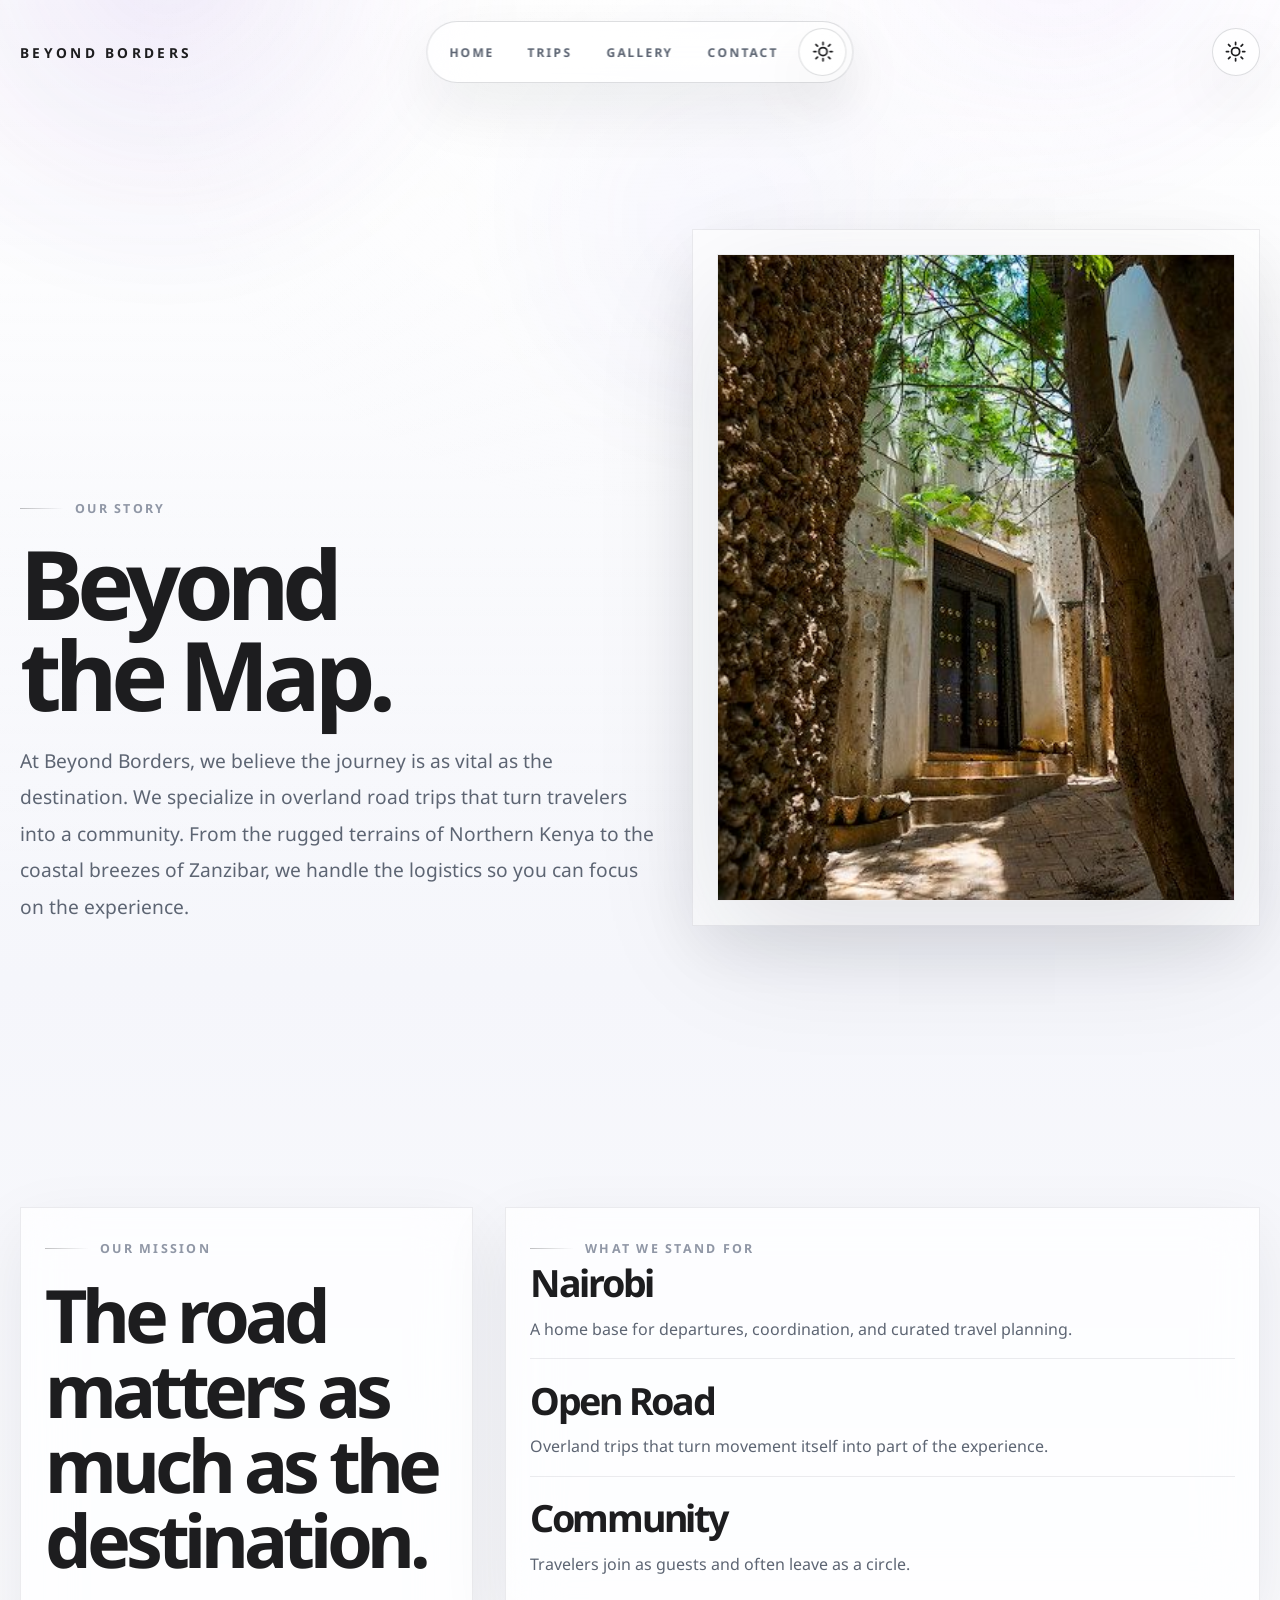
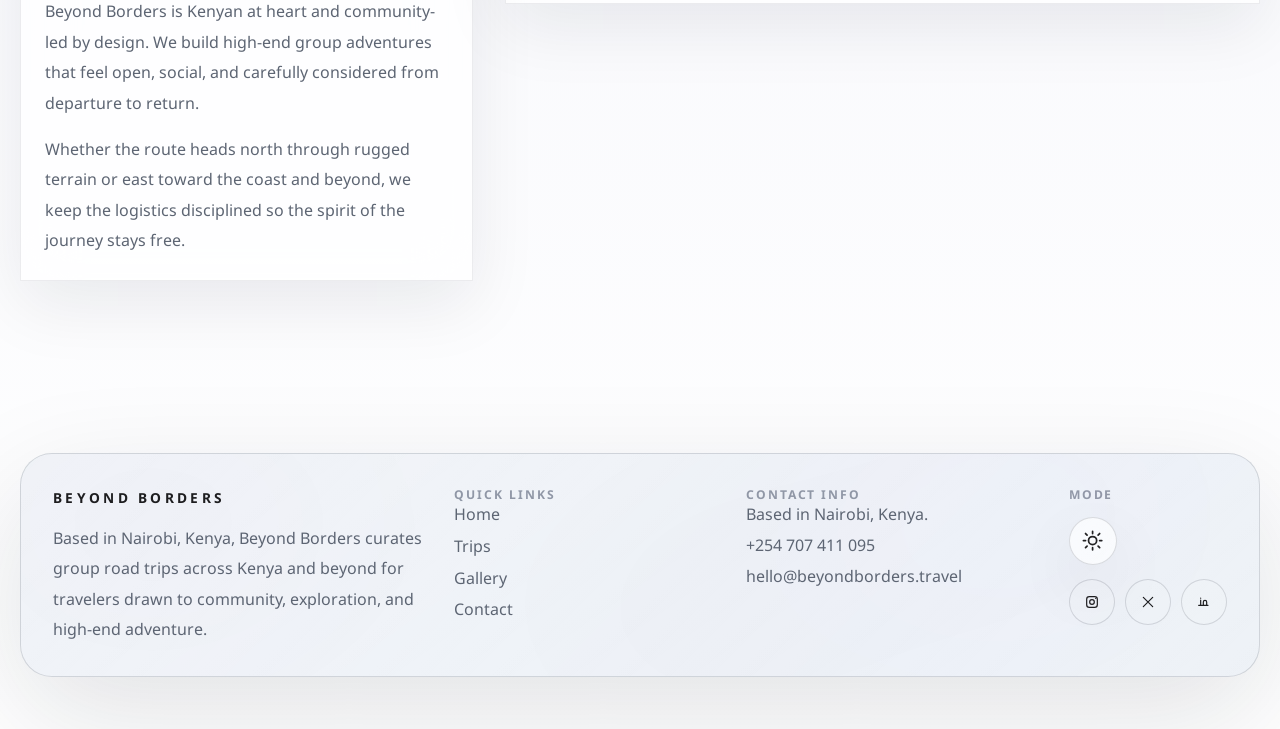
==== commit 6820068d: "Liquid Nav-Bar" ====
--- a/frontend/about.html
+++ b/frontend/about.html
@@ -30,16 +30,31 @@
 
         <nav class="nav-dock" aria-label="Primary" data-liquid-nav>
             <div class="nav-blob" aria-hidden="true"></div>
-            <div class="nav-links">
-                <a class="nav-link" href="index.html">Home</a>
-                <a class="nav-link" href="trips.html">Trips</a>
-                <a class="nav-link" href="gallery.html">Gallery</a>
-                <a class="nav-link" href="contact.html">Contact</a>
+            <div class="nav-dock-row">
+                <div class="nav-links">
+                    <a class="nav-link" href="index.html">Home</a>
+                    <a class="nav-link" href="trips.html">Trips</a>
+                    <a class="nav-link" href="gallery.html">Gallery</a>
+                    <a class="nav-link" href="contact.html">Contact</a>
+                </div>
+
+                <button class="theme-toggle theme-toggle-dock" type="button" data-theme-toggle aria-pressed="false" aria-label="Switch to dark mode">
+                    <span class="sr-only" data-theme-label>Switch to dark mode</span>
+                    <span class="theme-icon-shell" aria-hidden="true">
+                        <svg class="theme-icon theme-icon-sun" viewBox="0 0 24 24" fill="none" stroke-width="1.8">
+                            <circle cx="12" cy="12" r="4.2"></circle>
+                            <path d="M12 2.5v2.2M12 19.3v2.2M4.7 4.7l1.6 1.6M17.7 17.7l1.6 1.6M2.5 12h2.2M19.3 12h2.2M4.7 19.3l1.6-1.6M17.7 6.3l1.6-1.6" stroke-linecap="round"></path>
+                        </svg>
+                        <svg class="theme-icon theme-icon-moon" viewBox="0 0 24 24" fill="none" stroke-width="1.8">
+                            <path d="M20 15.2A8.4 8.4 0 0 1 8.8 4a8.8 8.8 0 1 0 11.2 11.2Z" stroke-linecap="round" stroke-linejoin="round"></path>
+                        </svg>
+                    </span>
+                </button>
             </div>
         </nav>
 
         <div class="site-tools">
-            <button class="theme-toggle" type="button" data-theme-toggle aria-pressed="false" aria-label="Switch to dark mode">
+            <button class="theme-toggle theme-toggle-desktop" type="button" data-theme-toggle aria-pressed="false" aria-label="Switch to dark mode">
                 <span class="sr-only" data-theme-label>Switch to dark mode</span>
                 <span class="theme-icon-shell" aria-hidden="true">
                     <svg class="theme-icon theme-icon-sun" viewBox="0 0 24 24" fill="none" stroke-width="1.8">
@@ -51,52 +66,6 @@
                     </svg>
                 </span>
             </button>
-
-            <button class="menu-toggle" type="button" data-menu-toggle aria-expanded="false" aria-controls="mobile-menu" aria-label="Open navigation menu">
-                <span class="menu-toggle-box" aria-hidden="true">
-                    <span class="menu-toggle-line"></span>
-                    <span class="menu-toggle-line"></span>
-                    <span class="menu-toggle-line"></span>
-                </span>
-            </button>
-        </div>
-    </div>
-
-    <div class="mobile-menu" id="mobile-menu" hidden>
-        <div class="mobile-menu-inner">
-            <div class="mobile-menu-panel">
-                <div class="mobile-menu-top">
-                    <a class="brand" href="index.html">BEYOND BORDERS</a>
-                    <button class="theme-toggle" type="button" data-theme-toggle aria-pressed="false" aria-label="Switch to dark mode">
-                        <span class="sr-only" data-theme-label>Switch to dark mode</span>
-                        <span class="theme-icon-shell" aria-hidden="true">
-                            <svg class="theme-icon theme-icon-sun" viewBox="0 0 24 24" fill="none" stroke-width="1.8">
-                                <circle cx="12" cy="12" r="4.2"></circle>
-                                <path d="M12 2.5v2.2M12 19.3v2.2M4.7 4.7l1.6 1.6M17.7 17.7l1.6 1.6M2.5 12h2.2M19.3 12h2.2M4.7 19.3l1.6-1.6M17.7 6.3l1.6-1.6" stroke-linecap="round"></path>
-                            </svg>
-                            <svg class="theme-icon theme-icon-moon" viewBox="0 0 24 24" fill="none" stroke-width="1.8">
-                                <path d="M20 15.2A8.4 8.4 0 0 1 8.8 4a8.8 8.8 0 1 0 11.2 11.2Z" stroke-linecap="round" stroke-linejoin="round"></path>
-                            </svg>
-                        </span>
-                    </button>
-                </div>
-
-                <nav class="mobile-nav-links" aria-label="Mobile">
-                    <a class="mobile-nav-link" href="index.html">Home</a>
-                    <a class="mobile-nav-link" href="trips.html">Trips</a>
-                    <a class="mobile-nav-link" href="gallery.html">Gallery</a>
-                    <a class="mobile-nav-link" href="contact.html">Contact</a>
-                </nav>
-
-                <p class="mobile-menu-note">
-                    The Beyond Borders story begins in Nairobi and stretches across Kenya and beyond through curated group adventures on the open road.
-                </p>
-
-                <div class="cta-actions">
-                    <a class="button primary" href="trips.html">Explore Upcoming Trips</a>
-                    <button class="button secondary" type="button" data-menu-close>Close Menu</button>
-                </div>
-            </div>
         </div>
     </div>
 </header>
--- a/frontend/site.css
+++ b/frontend/site.css
@@ -212,14 +212,13 @@
 }
 
 .nav-dock,
-.mobile-menu-panel,
 .theme-toggle,
-.menu-toggle,
 .footer-toggle {
     border: 1px solid var(--line-strong);
     background: var(--nav-shell);
     box-shadow: var(--shadow-soft);
     backdrop-filter: blur(24px) saturate(160%);
+    -webkit-backdrop-filter: blur(24px) saturate(160%);
 }
 
 .nav-dock {
@@ -231,6 +230,26 @@
     justify-content: center;
     padding: 0.38rem;
     border-radius: 999px;
+    z-index: 60;
+    transition:
+        top 320ms var(--hero-ease),
+        bottom 320ms var(--hero-ease),
+        width 320ms var(--hero-ease),
+        padding 320ms var(--hero-ease),
+        border-radius 320ms var(--hero-ease),
+        transform 320ms var(--hero-ease),
+        box-shadow 320ms var(--hero-ease),
+        border-color 320ms ease,
+        background 320ms ease,
+        backdrop-filter 320ms ease;
+}
+
+.nav-dock-row {
+    position: relative;
+    z-index: 2;
+    display: flex;
+    align-items: center;
+    gap: 0.28rem;
 }
 
 .nav-links {
@@ -239,6 +258,7 @@
     display: flex;
     align-items: center;
     justify-content: center;
+    flex: 1 1 auto;
     gap: 0.1rem;
 }
 
@@ -257,6 +277,8 @@
     letter-spacing: 0.16em;
     text-transform: uppercase;
     transition: color 180ms ease;
+    touch-action: manipulation;
+    white-space: nowrap;
 }
 
 .nav-link:hover,
@@ -326,6 +348,10 @@
     gap: 0.75rem;
 }
 
+.theme-toggle-dock {
+    display: none;
+}
+
 .theme-toggle,
 .footer-toggle {
     display: inline-flex;
@@ -338,15 +364,14 @@
     padding: 0;
     border-radius: 999px;
     cursor: pointer;
+    touch-action: manipulation;
     transition: transform 180ms ease, border-color 180ms ease;
 }
 
 .theme-toggle:hover,
 .theme-toggle:focus-visible,
 .footer-toggle:hover,
-.footer-toggle:focus-visible,
-.menu-toggle:hover,
-.menu-toggle:focus-visible {
+.footer-toggle:focus-visible {
     transform: translateY(-1px);
     border-color: rgba(110, 64, 201, 0.26);
     outline: none;
@@ -392,143 +417,6 @@
 .theme-toggle.is-spinning .theme-icon-shell,
 .footer-toggle.is-spinning .theme-icon-shell {
     transform: rotate(360deg);
-}
-
-.menu-toggle {
-    display: none;
-    align-items: center;
-    justify-content: center;
-    width: 3rem;
-    height: 3rem;
-    border-radius: 50%;
-    cursor: pointer;
-}
-
-.menu-toggle-box {
-    position: relative;
-    width: 1.1rem;
-    height: 0.9rem;
-}
-
-.menu-toggle-line {
-    position: absolute;
-    left: 0;
-    width: 100%;
-    height: 2px;
-    border-radius: 999px;
-    background: var(--text-main);
-    transition: transform 180ms ease, top 180ms ease, opacity 180ms ease;
-}
-
-.menu-toggle-line:nth-child(1) {
-    top: 0;
-}
-
-.menu-toggle-line:nth-child(2) {
-    top: calc(50% - 1px);
-}
-
-.menu-toggle-line:nth-child(3) {
-    top: calc(100% - 2px);
-}
-
-body.menu-open .menu-toggle-line:nth-child(1) {
-    top: calc(50% - 1px);
-    transform: rotate(45deg);
-}
-
-body.menu-open .menu-toggle-line:nth-child(2) {
-    opacity: 0;
-}
-
-body.menu-open .menu-toggle-line:nth-child(3) {
-    top: calc(50% - 1px);
-    transform: rotate(-45deg);
-}
-
-.mobile-menu[hidden] {
-    display: none;
-}
-
-.mobile-menu {
-    position: fixed;
-    inset: 0;
-    z-index: 45;
-    opacity: 0;
-    pointer-events: none;
-    transition: opacity 220ms ease;
-}
-
-.mobile-menu::before {
-    content: "";
-    position: absolute;
-    inset: 0;
-    background:
-        radial-gradient(circle at 14% 20%, rgba(110, 64, 201, 0.24), transparent 26%),
-        radial-gradient(circle at 82% 14%, rgba(163, 113, 247, 0.18), transparent 24%),
-        radial-gradient(circle at 54% 72%, rgba(79, 70, 229, 0.16), transparent 28%),
-        rgba(10, 11, 17, 0.86);
-    filter: blur(0);
-    animation: washDrift 16s ease-in-out infinite alternate;
-}
-
-.mobile-menu-inner {
-    position: relative;
-    display: grid;
-    place-items: center;
-    min-height: 100%;
-    padding: 5rem 1rem 2rem;
-}
-
-.mobile-menu-panel {
-    width: min(100%, 30rem);
-    padding: 1.25rem;
-    border-radius: 2rem;
-}
-
-.mobile-menu-top {
-    display: flex;
-    align-items: center;
-    justify-content: space-between;
-    gap: 1rem;
-}
-
-.mobile-nav-links {
-    display: grid;
-    gap: 0.35rem;
-    margin-top: 2rem;
-}
-
-.mobile-nav-link {
-    display: block;
-    padding: 1rem 1.1rem;
-    border-radius: 1.4rem;
-    color: #ffffff;
-    font-size: clamp(1.2rem, 5vw, 1.7rem);
-    font-weight: 700;
-    letter-spacing: -0.03em;
-}
-
-.mobile-nav-link.is-active,
-.mobile-nav-link:hover,
-.mobile-nav-link:focus-visible {
-    background: rgba(255, 255, 255, 0.08);
-    outline: none;
-}
-
-.mobile-menu-note {
-    margin-top: 1.75rem;
-    color: rgba(255, 255, 255, 0.68);
-    line-height: 1.8;
-}
-
-body.menu-open {
-    overflow: hidden;
-}
-
-body.menu-open .mobile-menu {
-    opacity: 1;
-    pointer-events: auto;
 }
 
 .featured-modal[hidden] {
@@ -2180,13 +2068,112 @@
     }
 }
 
-@media (max-width: 979px) {
+@media (max-width: 767px) {
+    body {
+        padding-bottom: calc(7.5rem + env(safe-area-inset-bottom));
+    }
+
+    .masthead {
+        justify-content: center;
+        min-height: 3.9rem;
+    }
+
+    .brand {
+        margin-inline: auto;
+    }
+
+    .site-tools {
+        display: none;
+    }
+
     .nav-dock {
+        position: fixed;
+        bottom: 20px;
+        left: 50%;
+        top: auto;
+        width: min(calc(100vw - 1.25rem), 36rem);
+        padding: 0.44rem 0.5rem;
+        padding-bottom: calc(0.44rem + env(safe-area-inset-bottom));
+        border-radius: 32px;
+        border-color: rgba(255, 255, 255, 0.14);
+        background: rgba(12, 14, 18, 0.68);
+        box-shadow:
+            0 18px 42px rgba(6, 10, 18, 0.22),
+            inset 0 1px 0 rgba(255, 255, 255, 0.1);
+        backdrop-filter: blur(20px) saturate(145%);
+        -webkit-backdrop-filter: blur(20px) saturate(145%);
+    }
+
+    .nav-dock-row {
+        width: 100%;
+        justify-content: space-evenly;
+        gap: 0.4rem;
+    }
+
+    .nav-links {
+        width: 100%;
+        justify-content: space-evenly;
+        gap: 0.06rem;
+    }
+
+    .nav-link {
+        flex: 1 1 0;
+        min-width: 0;
+        min-height: 2.75rem;
+        padding: 0.72rem 0.2rem;
+        font-size: 0.68rem;
+        letter-spacing: 0.08em;
+    }
+
+    .theme-toggle-dock {
+        display: inline-flex;
+        flex: 0 0 auto;
+        width: 2.75rem;
+        height: 2.75rem;
+        min-height: 2.75rem;
+        border-color: rgba(255, 255, 255, 0.12);
+        background: rgba(255, 255, 255, 0.04);
+        box-shadow: none;
+    }
+
+    .theme-toggle-dock .theme-icon-shell {
+        width: 1.2rem;
+        height: 1.2rem;
+    }
+
+    .theme-toggle-desktop {
         display: none;
     }
 
-    .menu-toggle {
-        display: inline-flex;
+    .featured-modal {
+        place-items: end center;
+        padding: 1rem 1rem calc(7.75rem + env(safe-area-inset-bottom));
+    }
+
+    .featured-modal-card {
+        width: min(100%, 31rem);
+        border-radius: 24px;
+    }
+
+    .featured-modal-body {
+        padding: 1.15rem 1.15rem 4.85rem;
+    }
+
+    .featured-modal-actions {
+        display: grid;
+        grid-template-columns: 1fr;
+    }
+
+    .modal-close {
+        top: auto;
+        right: 1rem;
+        bottom: 1rem;
+        width: 2.85rem;
+        height: 2.85rem;
+        opacity: 1;
+        background: rgba(8, 10, 16, 0.82);
+        border-color: rgba(255, 255, 255, 0.22);
+        box-shadow: 0 12px 24px rgba(0, 0, 0, 0.22);
     }
 }
 
